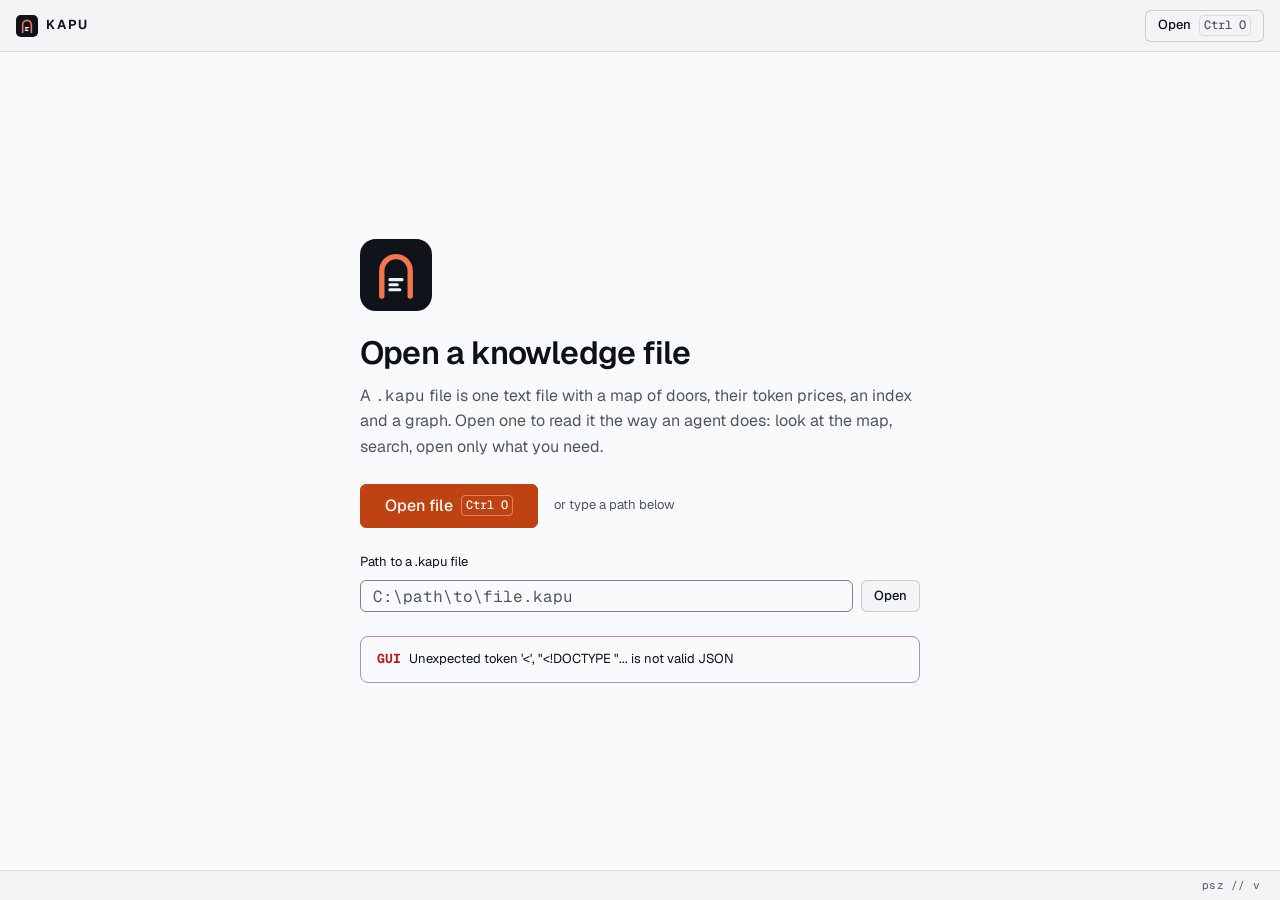
==== crates/kapu-gui/ui/index.html @ b9ccd7d8 "feat: kapu-gui desktop window with map, rooms, search, graph and checks" ====
<!doctype html>
<html lang="en">
<head>
  <meta charset="utf-8">
  <meta name="viewport" content="width=device-width, initial-scale=1">
  <title>KAPU</title>
  <link rel="icon" href="icon.svg" type="image/svg+xml">
  <link rel="preload" href="fonts/geist-latin-wght-normal.woff2" as="font" type="font/woff2" crossorigin>
  <link rel="stylesheet" href="styles/tokens.css">
  <link rel="stylesheet" href="styles/app.css">
  <script type="module" src="app.js"></script>
</head>
<body>
  <a class="skip-link" href="#stage">Skip to content</a>

  <header class="topbar">
    <div class="brand">
      <img src="icon.svg" alt="" width="22" height="22">
      <span class="wordmark">KAPU</span>
    </div>
    <div class="file-chip" id="file-chip" hidden>
      <span class="file-name" id="file-name"></span>
      <span class="file-path mono" id="file-path"></span>
    </div>
    <nav class="views" aria-label="Views" id="view-nav" hidden>
      <a href="#room" data-view="room" aria-keyshortcuts="Control+1">Room</a>
      <a href="#search" data-view="search" aria-keyshortcuts="Control+2">Search</a>
      <a href="#graph" data-view="graph" aria-keyshortcuts="Control+3">Graph</a>
      <a href="#check" data-view="check" aria-keyshortcuts="Control+4">Check</a>
    </nav>
    <form class="quick-search" id="quick-search" role="search" hidden>
      <label class="visually-hidden" for="quick-query">Search the doors</label>
      <svg class="icon" viewBox="0 0 16 16" aria-hidden="true"><circle cx="7" cy="7" r="4.5"/><path d="m10.5 10.5 3 3"/></svg>
      <input id="quick-query" name="q" type="search" placeholder="Search doors" autocomplete="off" spellcheck="false">
      <kbd aria-hidden="true">Ctrl K</kbd>
    </form>
    <div class="actions">
      <button type="button" class="button ghost" id="reload" hidden title="Read the file again from disk">Reload</button>
      <button type="button" class="button" id="open" aria-keyshortcuts="Control+O">Open<kbd aria-hidden="true">Ctrl O</kbd></button>
    </div>
  </header>

  <div class="workspace" id="workspace">
    <aside class="rail" id="rail" aria-label="Map" hidden>
      <div class="rail-head">
        <h2 class="rail-title">Map</h2>
        <p class="rail-totals mono" id="rail-totals"></p>
        <label class="visually-hidden" for="filter">Filter doors by title, id or tag</label>
        <input id="filter" class="filter" type="search" placeholder="Filter by title, id or tag" autocomplete="off" spellcheck="false">
      </div>
      <div class="rail-body" id="map" tabindex="-1"></div>
    </aside>

    <main class="stage" id="stage" tabindex="-1">
      <section class="view view-start" data-view="start" aria-labelledby="start-title">
        <div class="start">
          <img class="start-mark" src="icon.svg" alt="" width="72" height="72">
          <h1 id="start-title">Open a knowledge file</h1>
          <p class="start-lead">A <span class="mono">.kapu</span> file is one text file with a map of doors, their token prices, an index and a graph. Open one to read it the way an agent does: look at the map, search, open only what you need.</p>
          <div class="start-actions">
            <button type="button" class="button primary" id="start-open">Open file<kbd aria-hidden="true">Ctrl O</kbd></button>
            <span class="start-hint" id="drop-hint">or drop a .kapu file on the window</span>
          </div>
          <form class="path-form" id="path-form" hidden>
            <label for="path-input">Path to a .kapu file</label>
            <div class="path-row">
              <input id="path-input" type="text" spellcheck="false" autocomplete="off" placeholder="C:\path\to\file.kapu">
              <button type="submit" class="button">Open</button>
            </div>
          </form>
          <p class="start-error" id="start-error" role="alert" hidden></p>
          <section class="recent" id="recent" aria-labelledby="recent-title" hidden>
            <h2 id="recent-title">Recent</h2>
            <ul id="recent-list"></ul>
          </section>
        </div>
      </section>

      <section class="view view-room" data-view="room" aria-labelledby="room-title" hidden>
        <article class="room" id="room" aria-busy="false">
          <nav class="crumbs mono" aria-label="Location" id="room-crumbs"></nav>
          <h1 id="room-title"></h1>
          <p class="room-meta mono" id="room-meta"></p>
          <p class="room-lead" id="room-lead"></p>
          <div class="prose" id="room-body"></div>
        </article>
        <aside class="inspector" aria-label="Door details" id="inspector">
          <section class="panel" id="panel-tags">
            <h2>Tags</h2>
            <ul class="tags" id="room-tags"></ul>
          </section>
          <section class="panel" id="panel-subs">
            <h2>Sub-doors</h2>
            <ul class="doorlist" id="room-subs"></ul>
          </section>
          <section class="panel" id="panel-neighbours">
            <h2>Neighbours</h2>
            <p class="panel-note">From the graph: <span class="kind">link</span> written in the text, <span class="kind">term</span> shared rare terms, <span class="kind">sim</span> similar meaning.</p>
            <ul class="doorlist" id="room-neighbours"></ul>
          </section>
          <section class="panel" id="panel-print">
            <h2>Fingerprint</h2>
            <p class="mono fingerprint" id="room-print"></p>
          </section>
        </aside>
      </section>

      <section class="view view-search" data-view="search" aria-labelledby="search-title" hidden>
        <div class="search-head">
          <h1 id="search-title" class="visually-hidden">Search</h1>
          <form class="search-form" id="search-form" role="search">
            <label class="visually-hidden" for="search-query">Query</label>
            <input id="search-query" name="query" type="search" placeholder="What do you need? Words or a question" autocomplete="off" spellcheck="false">
            <label class="field">
              <span>Results</span>
              <select id="search-k">
                <option value="5">5</option>
                <option value="10" selected>10</option>
                <option value="20">20</option>
              </select>
            </label>
            <label class="field">
              <span>Token budget</span>
              <input id="search-budget" type="number" min="0" step="100" placeholder="none" inputmode="numeric">
            </label>
            <button type="submit" class="button primary">Search</button>
          </form>
          <p class="search-status" id="search-status" role="status"></p>
        </div>
        <div class="table-wrap">
          <table class="results" id="results" hidden>
            <caption class="visually-hidden">Search results, best first</caption>
            <thead>
              <tr>
                <th scope="col" class="num">#</th>
                <th scope="col">Door</th>
                <th scope="col">Source</th>
                <th scope="col" class="num">Score</th>
                <th scope="col" class="num">Tokens</th>
                <th scope="col" class="budget-col">Running total</th>
              </tr>
            </thead>
            <tbody id="results-body"></tbody>
          </table>
          <div class="empty" id="search-empty">
            <p><strong>Search the way an agent does.</strong> BM25 finds the words, the vector model finds the meaning, and the two rankings are merged (RRF). A token budget keeps only what fits.</p>
          </div>
        </div>
      </section>

      <section class="view view-graph" data-view="graph" aria-labelledby="graph-title" hidden>
        <div class="graph-bar">
          <h1 id="graph-title" class="visually-hidden">Graph</h1>
          <fieldset class="edge-kinds">
            <legend class="visually-hidden">Edge kinds</legend>
            <label><input type="checkbox" value="link" checked> <span class="edge-swatch link"></span>link <span class="mono count" data-count="link"></span></label>
            <label><input type="checkbox" value="term" checked> <span class="edge-swatch term"></span>term <span class="mono count" data-count="term"></span></label>
            <label><input type="checkbox" value="sim" checked> <span class="edge-swatch sim"></span>sim <span class="mono count" data-count="sim"></span></label>
          </fieldset>
          <div class="graph-tools">
            <button type="button" class="button ghost" id="graph-zoom-out" aria-label="Zoom out">−</button>
            <button type="button" class="button ghost" id="graph-zoom-in" aria-label="Zoom in">+</button>
            <button type="button" class="button ghost" id="graph-fit">Fit</button>
          </div>
        </div>
        <div class="graph-stage">
          <canvas id="graph" role="img" aria-label="Graph of the doors, coloured by group. Use the map on the left to open a door with the keyboard."></canvas>
          <div class="graph-tip" id="graph-tip" hidden></div>
          <ul class="legend" id="legend" aria-label="Groups"></ul>
          <p class="graph-note" id="graph-note" hidden></p>
        </div>
      </section>

      <section class="view view-check" data-view="check" aria-labelledby="check-title" hidden>
        <div class="check">
          <h1 id="check-title">Check the file</h1>
          <p class="check-lead">The quick check reads the header and every derived section. The full check also reads the body: every fingerprint, every room marker, and whether a rebuild gives the same bytes.</p>
          <div class="check-actions">
            <button type="button" class="button" id="check-quick">Quick check</button>
            <button type="button" class="button primary" id="check-full">Full check</button>
          </div>
          <div class="check-result" id="check-result" role="status" hidden></div>
        </div>
      </section>
    </main>
  </div>

  <footer class="statusbar">
    <p class="status" id="status" role="status"></p>
    <p class="timing mono" id="timing"></p>
    <button type="button" class="signature" id="signature" aria-haspopup="dialog">psz // v</button>
  </footer>

  <dialog class="about" id="about" aria-labelledby="about-title" closedby="any">
    <header class="about-head">
      <img src="icon.svg" alt="" width="40" height="40">
      <div>
        <h2 id="about-title">KAPU <span class="mono" id="about-version"></span></h2>
        <p class="mono about-format" id="about-format"></p>
      </div>
      <form method="dialog"><button class="button ghost close" aria-label="Close">×</button></form>
    </header>
    <p class="about-purpose" id="about-purpose"></p>
    <h3>Architecture</h3>
    <dl class="about-layers" id="about-layers"></dl>
    <h3>Built with</h3>
    <ul class="about-built" id="about-built"></ul>
    <h3>Repositories</h3>
    <ul class="about-repos" id="about-repos"></ul>
    <p class="about-sign mono" id="about-sign"></p>
  </dialog>
</body>
</html>
---- crates/kapu-gui/ui/styles/tokens.css ----
/* KAPU interface tokens (frontend-design-2026, register: Precision Linear).
   Components use these semantic names only. Neutrals sit on hue 255, the one
   accent is the gate's vermilion (hue 38, same as the app icon). Contrast pairs
   are checked with the skill's contrast.py (docs in TERV.md M10). */

@layer reset, tokens, base, components, views;

@font-face {
  font-family: "Geist";
  font-style: normal;
  font-display: swap;
  font-weight: 100 900;
  src: url("../fonts/geist-latin-wght-normal.woff2") format("woff2-variations");
  unicode-range: U+0000-00FF, U+0131, U+0152-0153, U+02BB-02BC, U+02C6, U+02DA, U+02DC, U+0304, U+0308, U+0329, U+2000-206F, U+20AC, U+2122, U+2191, U+2193, U+2212, U+2215, U+FEFF, U+FFFD;
}
@font-face {
  font-family: "Geist";
  font-style: normal;
  font-display: swap;
  font-weight: 100 900;
  src: url("../fonts/geist-latin-ext-wght-normal.woff2") format("woff2-variations");
  unicode-range: U+0100-02BA, U+02BD-02C5, U+02C7-02CC, U+02CE-02D7, U+02DD-02FF, U+0304, U+0308, U+0329, U+1D00-1DBF, U+1E00-1E9F, U+1EF2-1EFF, U+2020, U+20A0-20AB, U+20AD-20C0, U+2113, U+2C60-2C7F, U+A720-A7FF;
}
@font-face {
  font-family: "Geist Mono";
  font-style: normal;
  font-display: swap;
  font-weight: 100 900;
  src: url("../fonts/geist-mono-latin-wght-normal.woff2") format("woff2-variations");
  unicode-range: U+0000-00FF, U+0131, U+0152-0153, U+02BB-02BC, U+02C6, U+02DA, U+02DC, U+0304, U+0308, U+0329, U+2000-206F, U+20AC, U+2122, U+2191, U+2193, U+2212, U+2215, U+FEFF, U+FFFD;
}
@font-face {
  font-family: "Geist Mono";
  font-style: normal;
  font-display: swap;
  font-weight: 100 900;
  src: url("../fonts/geist-mono-latin-ext-wght-normal.woff2") format("woff2-variations");
  unicode-range: U+0100-02BA, U+02BD-02C5, U+02C7-02CC, U+02CE-02D7, U+02DD-02FF, U+0304, U+0308, U+0329, U+1D00-1DBF, U+1E00-1E9F, U+1EF2-1EFF, U+2020, U+20A0-20AB, U+20AD-20C0, U+2113, U+2C60-2C7F, U+A720-A7FF;
}

@layer tokens {
  :root {
    color-scheme: light;
    --hue: 255;
    --accent-hue: 38;

    --background:         oklch(0.985 0.003 var(--hue));
    --foreground:         oklch(0.18 0.015 var(--hue));
    --card:               oklch(0.965 0.004 var(--hue));
    --card-foreground:    oklch(0.18 0.015 var(--hue));
    --popover:            oklch(1 0 0);
    --popover-foreground: oklch(0.18 0.015 var(--hue));
    --muted:              oklch(0.93 0.006 var(--hue));
    --muted-foreground:   oklch(0.45 0.015 var(--hue));

    --primary:            oklch(0.55 0.17 var(--accent-hue));
    --primary-foreground: oklch(0.99 0.005 var(--accent-hue));
    --accent:             oklch(0.93 0.035 var(--accent-hue));
    --accent-foreground:  oklch(0.32 0.09 var(--accent-hue));
    --link:               oklch(0.50 0.16 var(--accent-hue));
    --cost:               oklch(0.55 0.17 var(--accent-hue) / 0.45);

    --success:     oklch(0.48 0.12 155);
    --warning:     oklch(0.52 0.12 75);
    --destructive: oklch(0.50 0.19 27);

    --border:        oklch(0.18 0.015 var(--hue) / 0.10);
    --border-strong: oklch(0.18 0.015 var(--hue) / 0.18);
    --input:         oklch(0.60 0.015 var(--hue));
    --ring:          oklch(0.55 0.17 var(--accent-hue));

    /* Graph groups: categorical, one lightness, labelled in the legend. */
    --g1: oklch(0.56 0.12 210);
    --g2: oklch(0.56 0.12 150);
    --g3: oklch(0.56 0.12 290);
    --g4: oklch(0.58 0.12 85);
    --g5: oklch(0.56 0.12 330);
    --g6: oklch(0.56 0.10 250);
    --g7: oklch(0.56 0.12 120);
    --g8: oklch(0.56 0.10 0);
    --edge: oklch(0.18 0.015 var(--hue) / 0.22);

    --shadow:    0 1px 2px oklch(0 0 0 / 0.05), 0 8px 24px oklch(0 0 0 / 0.08);
    --highlight: 0 0 #0000;

    --radius-sm: 4px;
    --radius-md: 6px;
    --radius-lg: 8px;
    --radius-xl: 12px;

    --space-1: 4px;  --space-2: 8px;  --space-3: 12px; --space-4: 16px;
    --space-5: 24px; --space-6: 32px; --space-7: 48px;

    --font-sans: "Geist", "Segoe UI Variable Text", system-ui, sans-serif;
    --font-mono: "Geist Mono", "Cascadia Mono", ui-monospace, monospace;
    --text-xs: 0.75rem;
    --text-sm: 0.8125rem;
    --text-base: 1rem;
    --text-lg: 1.125rem;
    --text-xl: 1.5rem;
    --text-2xl: 2rem;
    --leading-tight: 1.12;
    --leading-body: 1.6;
    --measure: 72ch;

    --ease-out: cubic-bezier(0.16, 1, 0.3, 1);
    --dur-fast: 150ms;
    --dur-ui: 180ms;

    --topbar-h: 52px;
    --statusbar-h: 30px;
    --rail-w: 320px;
    --inspector-w: 300px;
  }

  @media (prefers-color-scheme: dark) {
    :root:not([data-theme="light"]) {
      color-scheme: dark;
      --background:         oklch(0.15 0.012 var(--hue));
      --foreground:         oklch(0.95 0.006 var(--hue));
      --card:               oklch(0.18 0.013 var(--hue));
      --card-foreground:    oklch(0.95 0.006 var(--hue));
      --popover:            oklch(0.22 0.016 var(--hue));
      --popover-foreground: oklch(0.95 0.006 var(--hue));
      --muted:              oklch(0.23 0.015 var(--hue));
      --muted-foreground:   oklch(0.74 0.015 var(--hue));

      --primary:            oklch(0.70 0.16 var(--accent-hue));
      --primary-foreground: oklch(0.16 0.02 var(--accent-hue));
      --accent:             oklch(0.27 0.045 var(--accent-hue));
      --accent-foreground:  oklch(0.94 0.03 var(--accent-hue));
      --link:               oklch(0.77 0.13 var(--accent-hue));
      --cost:               oklch(0.70 0.16 var(--accent-hue) / 0.55);

      --success:     oklch(0.76 0.14 155);
      --warning:     oklch(0.83 0.13 80);
      --destructive: oklch(0.72 0.16 27);

      --border:        oklch(1 0 0 / 0.08);
      --border-strong: oklch(1 0 0 / 0.14);
      --input:         oklch(0.52 0.015 var(--hue));
      --ring:          oklch(0.75 0.15 var(--accent-hue));

      --g1: oklch(0.74 0.10 210);
      --g2: oklch(0.74 0.11 150);
      --g3: oklch(0.74 0.10 290);
      --g4: oklch(0.78 0.11 85);
      --g5: oklch(0.74 0.11 330);
      --g6: oklch(0.74 0.09 250);
      --g7: oklch(0.76 0.11 120);
      --g8: oklch(0.74 0.09 0);
      --edge: oklch(1 0 0 / 0.16);

      --shadow:    0 12px 32px oklch(0 0 0 / 0.5);
      --highlight: inset 0 1px 0 0 oklch(1 0 0 / 0.07);
    }
  }
}
---- crates/kapu-gui/ui/styles/app.css ----
/* KAPU window: layout and components. Tokens only (tokens.css); no colours here. */

@layer reset {
  *, *::before, *::after { box-sizing: border-box; }
  * { margin: 0; }
  img, svg, canvas { display: block; max-width: 100%; }
  input, button, select, textarea { font: inherit; color: inherit; }
  ul { padding: 0; list-style: none; }
  [hidden] { display: none !important; }
}

@layer base {
  html { -webkit-text-size-adjust: 100%; text-size-adjust: 100%; }
  body {
    display: grid;
    grid-template-rows: var(--topbar-h) minmax(0, 1fr) var(--statusbar-h);
    block-size: 100dvh;
    overflow: hidden;
    background: var(--background);
    color: var(--foreground);
    font-family: var(--font-sans);
    font-size: var(--text-base);
    line-height: var(--leading-body);
    -webkit-font-smoothing: antialiased;
    font-feature-settings: "ss01";
  }
  h1, h2, h3 { line-height: var(--leading-tight); text-wrap: balance; letter-spacing: -0.015em; font-weight: 600; }
  p, li { text-wrap: pretty; }
  a { color: var(--link); text-underline-offset: 0.2em; }
  :focus-visible { outline: 2px solid var(--ring); outline-offset: 2px; }
  .mono, code, kbd, pre { font-family: var(--font-mono); }
  .num, .mono, td, time { font-variant-numeric: tabular-nums; }
  kbd {
    font-size: var(--text-xs);
    padding: 1px var(--space-1);
    border: 1px solid var(--border-strong);
    border-radius: var(--radius-sm);
    color: var(--muted-foreground);
    line-height: 1.4;
  }
  .visually-hidden {
    position: absolute !important; inline-size: 1px; block-size: 1px; overflow: hidden;
    clip-path: inset(50%); white-space: nowrap;
  }
  .skip-link {
    position: absolute; inset-inline-start: var(--space-4); inset-block-start: -100px; z-index: 30;
    padding: var(--space-2) var(--space-4); border-radius: var(--radius-md);
    background: var(--primary); color: var(--primary-foreground);
  }
  .skip-link:focus-visible { inset-block-start: var(--space-2); }

  @media (prefers-reduced-motion: reduce) {
    *, *::before, *::after { transition-duration: 1ms !important; animation-duration: 1ms !important; }
  }
}

@layer components {
  .icon { inline-size: 16px; block-size: 16px; fill: none; stroke: currentColor; stroke-width: 1.5; stroke-linecap: round; }

  .button {
    display: inline-flex; align-items: center; gap: var(--space-2);
    min-block-size: 32px; min-inline-size: 32px; padding: 0 var(--space-3);
    border: 1px solid var(--border-strong); border-radius: var(--radius-md);
    background: var(--card); color: var(--foreground);
    font-size: var(--text-sm); font-weight: 500; cursor: pointer;
    transition: background-color var(--dur-fast) ease, border-color var(--dur-fast) ease;
    box-shadow: var(--highlight);
    & kbd { border-color: var(--border); }
    &.primary { background: var(--primary); border-color: var(--primary); color: var(--primary-foreground); }
    &.primary kbd { color: inherit; border-color: color-mix(in oklch, var(--primary-foreground) 35%, transparent); }
    &.ghost { background: transparent; border-color: transparent; box-shadow: none; }
    &:disabled { opacity: 0.55; cursor: progress; }
    @media (hover: hover) and (pointer: fine) {
      &:hover:not(:disabled) { border-color: var(--input); }
      &.ghost:hover:not(:disabled) { background: var(--muted); border-color: transparent; }
      &.primary:hover:not(:disabled) { background: color-mix(in oklch, var(--primary) 88%, var(--foreground)); }
    }
  }

  input[type="search"], input[type="text"], input[type="number"], select {
    min-block-size: 32px; padding: 0 var(--space-3);
    border: 1px solid var(--input); border-radius: var(--radius-md);
    background: var(--background); color: var(--foreground);
    font-size: max(16px, 1rem);
  }
  input::placeholder { color: var(--muted-foreground); opacity: 1; }

  .kind {
    font-family: var(--font-mono); font-size: var(--text-xs);
    padding: 0 var(--space-1); border-radius: var(--radius-sm);
    background: var(--muted); color: var(--muted-foreground);
  }
  .kind.link { color: var(--foreground); }

  .skeleton {
    display: block; block-size: 12px; margin-block: 10px; border-radius: var(--radius-sm);
    background: var(--muted);
    animation: pulse 1.2s ease-in-out infinite alternate;
  }
  @keyframes pulse { to { opacity: 0.45; } }
}

@layer views {
  /* ---------------------------------------------------------------- top bar */
  .topbar {
    display: flex; align-items: center; gap: var(--space-4);
    padding-inline: var(--space-4);
    border-block-end: 1px solid var(--border);
    background: var(--card);
    box-shadow: var(--highlight);
    min-inline-size: 0;
  }
  .brand { display: flex; align-items: center; gap: var(--space-2); flex: none; }
  .wordmark { font-weight: 650; letter-spacing: 0.14em; font-size: var(--text-sm); }
  .file-chip {
    display: flex; flex-direction: column; justify-content: center; min-inline-size: 0;
    padding-inline-start: var(--space-4); border-inline-start: 1px solid var(--border);
    line-height: 1.25; flex: 0 1 auto;
  }
  .file-name { font-weight: 600; font-size: var(--text-sm); white-space: nowrap; overflow: hidden; text-overflow: ellipsis; }
  .file-path { font-size: var(--text-xs); color: var(--muted-foreground); white-space: nowrap; overflow: hidden; text-overflow: ellipsis; max-inline-size: 34ch; direction: rtl; text-align: start; }
  .views {
    display: flex; gap: 2px; padding: 3px; margin-inline-start: var(--space-2);
    border-radius: var(--radius-lg); background: var(--muted);
    & a {
      display: inline-flex; align-items: center; min-block-size: 28px; padding: 0 var(--space-3);
      border-radius: calc(var(--radius-lg) - 3px);
      color: var(--muted-foreground); text-decoration: none; font-size: var(--text-sm); font-weight: 500;
      transition: color var(--dur-fast) ease, background-color var(--dur-fast) ease;
    }
    & a[aria-current="page"] { background: var(--background); color: var(--foreground); box-shadow: var(--highlight), 0 1px 2px oklch(0 0 0 / 0.12); }
    @media (hover: hover) and (pointer: fine) { & a:hover { color: var(--foreground); } }
  }
  .quick-search {
    display: flex; align-items: center; gap: var(--space-2); margin-inline-start: auto;
    padding-inline: var(--space-3); min-block-size: 32px; inline-size: min(340px, 30vw);
    border: 1px solid var(--input); border-radius: var(--radius-md); background: var(--background);
    color: var(--muted-foreground);
    &:focus-within { outline: 2px solid var(--ring); outline-offset: 1px; }
    & input { border: 0; padding: 0; min-inline-size: 0; flex: 1; background: transparent; font-size: var(--text-sm); }
    & input:focus-visible { outline: none; }
  }
  .actions { display: flex; gap: var(--space-2); flex: none; }
  .topbar:not(:has(.quick-search:not([hidden]))) .actions { margin-inline-start: auto; }

  /* -------------------------------------------------------------- workspace */
  .workspace {
    display: grid; grid-template-columns: var(--rail-w) minmax(0, 1fr); min-block-size: 0;
    &:not(:has(.rail:not([hidden]))) { grid-template-columns: minmax(0, 1fr); }
  }
  .stage { min-block-size: 0; min-inline-size: 0; overflow: hidden; position: relative; }
  .stage:focus { outline: none; }
  .view { block-size: 100%; min-block-size: 0; }

  /* ------------------------------------------------------------------- map */
  .rail {
    display: grid; grid-template-rows: auto minmax(0, 1fr); min-block-size: 0;
    border-inline-end: 1px solid var(--border); background: var(--card);
  }
  .rail-head { padding: var(--space-4) var(--space-4) var(--space-3); border-block-end: 1px solid var(--border); }
  .rail-title { font-size: var(--text-xs); text-transform: uppercase; letter-spacing: 0.12em; color: var(--muted-foreground); font-weight: 600; }
  .rail-totals { font-size: var(--text-sm); margin-block: var(--space-1) var(--space-3); }
  .filter { inline-size: 100%; font-size: var(--text-sm) !important; min-block-size: 32px; }
  .rail-body { overflow-y: auto; padding-block: var(--space-2) var(--space-5); scrollbar-gutter: stable; }
  .rail-body:focus { outline: none; }

  .group + .group { margin-block-start: var(--space-2); }
  .group-head {
    display: grid; grid-template-columns: auto minmax(0, 1fr) auto; align-items: center; gap: var(--space-2);
    inline-size: 100%; min-block-size: 32px; padding: var(--space-1) var(--space-4);
    border: 0; background: transparent; cursor: pointer; text-align: start;
    & .swatch { inline-size: 8px; block-size: 8px; border-radius: 2px; background: var(--swatch); }
    & .group-name { font-size: var(--text-xs); font-weight: 600; text-transform: uppercase; letter-spacing: 0.06em; color: var(--muted-foreground); white-space: nowrap; overflow: hidden; text-overflow: ellipsis; }
    & .group-meta { font-family: var(--font-mono); font-size: var(--text-xs); color: var(--muted-foreground); }
    & .chev { transition: transform var(--dur-ui) var(--ease-out); }
    &[aria-expanded="false"] .chev { transform: rotate(-90deg); }
  }
  .group-head:focus-visible { outline-offset: -2px; }

  .door {
    position: relative; display: grid; grid-template-columns: minmax(0, 1fr) 36px 5ch; align-items: center; gap: var(--space-2);
    min-block-size: 32px; padding: var(--space-1) var(--space-4) var(--space-1) calc(var(--space-4) + 16px);
    color: var(--foreground); text-decoration: none; font-size: var(--text-sm);
    & .door-title { white-space: nowrap; overflow: hidden; text-overflow: ellipsis; }
    & .door-tokens { font-family: var(--font-mono); font-size: var(--text-xs); color: var(--muted-foreground); text-align: end; }
    /* The price of opening the door, against the largest door of the file. */
    & .meter { block-size: 4px; border-radius: 2px; background: var(--muted); overflow: hidden; }
    & .meter > span { display: block; block-size: 100%; min-inline-size: 2px; inline-size: calc(var(--cost-share, 0) * 100%); background: var(--cost); border-radius: inherit; }
    &.sub { padding-inline-start: calc(var(--space-4) + 30px); color: var(--muted-foreground); }
    &.sub .door-title::before { content: "└ "; font-family: var(--font-mono); color: var(--border-strong); }
    &[aria-current="true"] { background: var(--accent); color: var(--accent-foreground); }
    &[aria-current="true"] .door-tokens { color: var(--accent-foreground); }
    &[aria-current="true"]::before {
      content: ""; position: absolute; inset-block: 6px; inset-inline-start: 0; inline-size: 3px;
      border-radius: 0 2px 2px 0; background: var(--primary);
    }
    &:focus-visible { outline-offset: -2px; }
    @media (hover: hover) and (pointer: fine) { &:hover:not([aria-current="true"]) { background: var(--muted); color: var(--foreground); } }
  }
  .map-empty { padding: var(--space-4); color: var(--muted-foreground); font-size: var(--text-sm); }

  /* ----------------------------------------------------------------- start */
  .view-start { display: grid; place-items: center; overflow-y: auto; padding: var(--space-6); }
  .start { inline-size: min(560px, 100%); }
  .start-mark { border-radius: var(--radius-xl); margin-block-end: var(--space-5); }
  .start h1 { font-size: var(--text-2xl); letter-spacing: -0.025em; }
  .start-lead { margin-block: var(--space-3) var(--space-5); color: var(--muted-foreground); max-inline-size: 60ch; }
  .start-actions { display: flex; align-items: center; gap: var(--space-4); flex-wrap: wrap; }
  .start-actions .button { min-block-size: 44px; padding-inline: var(--space-5); font-size: var(--text-base); }
  .start-hint { color: var(--muted-foreground); font-size: var(--text-sm); }
  .path-form { margin-block-start: var(--space-5); display: grid; gap: var(--space-2); font-size: var(--text-sm); }
  .path-row { display: flex; gap: var(--space-2); & input { flex: 1; font-family: var(--font-mono); } }
  .start-error {
    margin-block-start: var(--space-5); padding: var(--space-3) var(--space-4);
    border: 1px solid color-mix(in oklch, var(--destructive) 50%, var(--border)); border-radius: var(--radius-lg);
    color: var(--foreground); font-size: var(--text-sm);
    & strong { color: var(--destructive); font-family: var(--font-mono); margin-inline-end: var(--space-2); }
  }
  .recent { margin-block-start: var(--space-6); }
  .recent h2 { font-size: var(--text-xs); text-transform: uppercase; letter-spacing: 0.12em; color: var(--muted-foreground); margin-block-end: var(--space-2); }
  .recent li + li { border-block-start: 1px solid var(--border); }
  .recent button {
    display: grid; inline-size: 100%; padding: var(--space-2) 0; border: 0; background: none; text-align: start; cursor: pointer;
    & span:first-child { font-weight: 500; }
    & span:last-child { font-family: var(--font-mono); font-size: var(--text-xs); color: var(--muted-foreground); overflow: hidden; text-overflow: ellipsis; white-space: nowrap; }
    @media (hover: hover) and (pointer: fine) { &:hover span:first-child { color: var(--link); } }
  }
  body.dropping .stage::after {
    content: "Drop to open"; position: absolute; inset: var(--space-4); display: grid; place-items: center;
    border: 2px dashed var(--primary); border-radius: var(--radius-xl);
    background: color-mix(in oklch, var(--background) 85%, transparent);
    font-weight: 600; color: var(--foreground);
  }

  /* ------------------------------------------------------------------ room */
  .view-room { display: grid; grid-template-columns: minmax(0, 1fr) var(--inspector-w); }
  .room { overflow-y: auto; padding: var(--space-6) clamp(var(--space-5), 5vw, var(--space-7)) var(--space-7); scrollbar-gutter: stable; }
  .room > * { max-inline-size: var(--measure); }
  .crumbs {
    display: flex; flex-wrap: wrap; gap: var(--space-2); font-size: var(--text-xs); color: var(--muted-foreground);
    & a { color: inherit; text-decoration: none; }
    & a:hover { color: var(--foreground); }
    & span[aria-hidden] { color: var(--border-strong); }
  }
  .room h1 { font-size: var(--text-2xl); margin-block: var(--space-3) var(--space-2); letter-spacing: -0.025em; }
  .room-meta { font-size: var(--text-xs); color: var(--muted-foreground); display: flex; flex-wrap: wrap; gap: var(--space-1) var(--space-3); }
  .room-meta .price { color: var(--foreground); }
  .room-lead { font-size: var(--text-lg); color: var(--muted-foreground); margin-block: var(--space-4) var(--space-5); line-height: 1.5; }
  .room-lead:empty { display: none; }
  .room[aria-busy="true"] .prose { opacity: 0.5; }

  .prose {
    font-size: var(--text-base); line-height: 1.7;
    border-block-start: 1px solid var(--border); padding-block-start: var(--space-5);
    & > * + * { margin-block-start: var(--space-4); }
    & h1, & h2, & h3, & h4 { margin-block-start: var(--space-6); scroll-margin-block-start: var(--space-5); }
    & h1 { font-size: var(--text-xl); }
    & h2 { font-size: 1.25rem; }
    & h3 { font-size: var(--text-lg); }
    & h2[id]::before { content: "##"; font-family: var(--font-mono); font-size: var(--text-sm); color: var(--primary); margin-inline-end: var(--space-2); font-weight: 500; }
    & ul, & ol { padding-inline-start: var(--space-5); }
    & ul { list-style: disc; }
    & li + li { margin-block-start: var(--space-1); }
    & li::marker { color: var(--muted-foreground); }
    & code { font-size: 0.875em; padding: 1px 5px; border-radius: var(--radius-sm); background: var(--muted); }
    & pre {
      padding: var(--space-4); border: 1px solid var(--border); border-radius: var(--radius-lg);
      background: var(--card); overflow-x: auto; font-size: var(--text-sm); line-height: 1.6;
      max-inline-size: 100%;
    }
    & pre code { padding: 0; background: none; font-size: inherit; }
    & blockquote { padding-inline-start: var(--space-4); border-inline-start: 2px solid var(--border-strong); color: var(--muted-foreground); }
    & table { border-collapse: collapse; font-size: var(--text-sm); display: block; overflow-x: auto; }
    & th, & td { padding: var(--space-2) var(--space-3); border-block-end: 1px solid var(--border); text-align: start; vertical-align: top; }
    & th { font-weight: 600; border-block-end-color: var(--border-strong); }
    & hr { border: 0; border-block-start: 1px solid var(--border); }
    & a[href^="#room="] { text-decoration-style: dotted; }
    & h2:target { animation: flash 1.2s var(--ease-out); }
  }
  @keyframes flash { from { color: var(--primary); } }

  .inspector { overflow-y: auto; border-inline-start: 1px solid var(--border); padding: var(--space-5) var(--space-4); }
  .panel + .panel { margin-block-start: var(--space-5); padding-block-start: var(--space-5); border-block-start: 1px solid var(--border); }
  .panel h2 { font-size: var(--text-xs); text-transform: uppercase; letter-spacing: 0.12em; color: var(--muted-foreground); margin-block-end: var(--space-3); }
  .panel-note { font-size: var(--text-xs); color: var(--muted-foreground); margin-block-end: var(--space-3); line-height: 1.7; }
  .tags { display: flex; flex-wrap: wrap; gap: var(--space-1); }
  .tags li { font-family: var(--font-mono); font-size: var(--text-xs); padding: 2px var(--space-2); border: 1px solid var(--border-strong); border-radius: var(--radius-sm); }
  .doorlist li + li { margin-block-start: 2px; }
  .doorlist a {
    display: grid; grid-template-columns: minmax(0, 1fr) auto; gap: var(--space-2); align-items: baseline;
    padding: var(--space-1) var(--space-2); margin-inline: calc(var(--space-2) * -1);
    border-radius: var(--radius-md); color: var(--foreground); text-decoration: none; font-size: var(--text-sm);
    & .t { white-space: nowrap; overflow: hidden; text-overflow: ellipsis; }
    & .m { display: flex; gap: var(--space-2); align-items: baseline; font-family: var(--font-mono); font-size: var(--text-xs); color: var(--muted-foreground); }
    @media (hover: hover) and (pointer: fine) { &:hover { background: var(--muted); } }
  }
  .fingerprint { font-size: var(--text-xs); color: var(--muted-foreground); overflow-wrap: anywhere; line-height: 1.5; }
  .none { font-size: var(--text-sm); color: var(--muted-foreground); }

  /* ---------------------------------------------------------------- search */
  .view-search { display: grid; grid-template-rows: auto minmax(0, 1fr); }
  .search-head { padding: var(--space-5) var(--space-6) var(--space-3); border-block-end: 1px solid var(--border); }
  .search-form {
    display: flex; align-items: end; gap: var(--space-3); flex-wrap: wrap;
    & > input { flex: 1 1 360px; min-block-size: 44px; font-size: var(--text-lg); }
    & .button { min-block-size: 44px; }
  }
  .field { display: grid; gap: 2px; font-size: var(--text-xs); color: var(--muted-foreground); }
  .field select, .field input { min-block-size: 44px; inline-size: 9rem; color: var(--foreground); }
  .field select { inline-size: 6rem; }
  .search-status { margin-block-start: var(--space-3); font-size: var(--text-sm); color: var(--muted-foreground); display: flex; gap: var(--space-3); flex-wrap: wrap; }
  .search-status .ok { color: var(--success); }
  .search-status .warn { color: var(--warning); }
  .table-wrap { overflow: auto; padding: 0 var(--space-6) var(--space-6); }
  .results {
    inline-size: 100%; border-collapse: collapse; font-size: var(--text-sm);
    & th {
      position: sticky; inset-block-start: 0; z-index: 1; background: var(--background);
      padding: var(--space-3) var(--space-3) var(--space-2); text-align: start;
      font-size: var(--text-xs); font-weight: 600; text-transform: uppercase; letter-spacing: 0.08em; color: var(--muted-foreground);
      border-block-end: 1px solid var(--border-strong);
    }
    & td { padding: 0 var(--space-3); block-size: 44px; border-block-end: 1px solid var(--border); vertical-align: middle; }
    & .num { text-align: end; font-family: var(--font-mono); }
    & tbody tr { cursor: pointer; }
    & tbody tr.over td { color: var(--muted-foreground); }
    & .hit-title { font-weight: 500; }
    & .hit-id { display: block; font-family: var(--font-mono); font-size: var(--text-xs); color: var(--muted-foreground); line-height: 1.3; }
    & a { color: inherit; text-decoration: none; }
    @media (hover: hover) and (pointer: fine) { & tbody tr:hover td { background: var(--muted); } }
  }
  .budget-col { inline-size: 26%; }
  .budget { display: grid; grid-template-columns: minmax(0, 1fr) auto; gap: var(--space-2); align-items: center; }
  .budget-bar { block-size: 6px; border-radius: 3px; background: var(--muted); overflow: hidden; }
  .budget-bar > span { display: block; block-size: 100%; inline-size: calc(var(--share, 0) * 100%); background: var(--cost); border-radius: inherit; }
  .over .budget-bar > span { background: var(--border-strong); }
  .budget .mono { font-size: var(--text-xs); color: var(--muted-foreground); min-inline-size: 7ch; text-align: end; }
  .source { font-family: var(--font-mono); font-size: var(--text-xs); }
  .empty { padding: var(--space-7) 0; max-inline-size: 64ch; color: var(--muted-foreground); }
  .empty strong { color: var(--foreground); font-weight: 600; }

  /* ----------------------------------------------------------------- graph */
  .view-graph { display: grid; grid-template-rows: auto minmax(0, 1fr); }
  .graph-bar {
    display: flex; align-items: center; gap: var(--space-4); padding: var(--space-2) var(--space-4);
    border-block-end: 1px solid var(--border);
  }
  .edge-kinds {
    display: flex; gap: var(--space-4); border: 0; padding: 0; font-size: var(--text-sm);
    & label { display: inline-flex; align-items: center; gap: var(--space-2); min-block-size: 32px; cursor: pointer; }
    & input { accent-color: var(--primary); inline-size: 16px; block-size: 16px; }
    & .count { color: var(--muted-foreground); font-size: var(--text-xs); }
  }
  .edge-swatch { inline-size: 18px; block-size: 0; border-block-start: 2px solid var(--edge); }
  .edge-swatch.link { border-color: var(--foreground); }
  .edge-swatch.term { border-block-start-style: dashed; border-color: var(--muted-foreground); }
  .edge-swatch.sim { border-color: var(--border-strong); }
  .graph-tools { display: flex; gap: var(--space-1); margin-inline-start: auto; }
  .graph-stage { position: relative; min-block-size: 0; overflow: hidden; }
  .graph-stage canvas { inline-size: 100%; block-size: 100%; cursor: grab; touch-action: none; }
  .graph-stage canvas.dragging { cursor: grabbing; }
  .graph-stage canvas.pointing { cursor: pointer; }
  .graph-tip {
    position: absolute; pointer-events: none; max-inline-size: 280px;
    padding: var(--space-2) var(--space-3); border: 1px solid var(--border-strong); border-radius: var(--radius-md);
    background: var(--popover); color: var(--popover-foreground); box-shadow: var(--highlight), var(--shadow);
    font-size: var(--text-sm); line-height: 1.4;
    & .mono { display: block; font-size: var(--text-xs); color: var(--muted-foreground); }
  }
  .legend {
    position: absolute; inset-block-end: var(--space-4); inset-inline-start: var(--space-4);
    display: grid; gap: 2px; max-inline-size: min(420px, 45%); max-block-size: 45%; overflow-y: auto;
    padding: var(--space-3); border: 1px solid var(--border); border-radius: var(--radius-lg);
    background: color-mix(in oklch, var(--card) 92%, transparent); box-shadow: var(--highlight);
    font-size: var(--text-xs);
    & li { display: grid; grid-template-columns: auto minmax(0, 1fr) auto; gap: var(--space-2); align-items: center; }
    & .swatch { inline-size: 10px; block-size: 10px; border-radius: 50%; background: var(--swatch); }
    & .name { white-space: nowrap; overflow: hidden; text-overflow: ellipsis; }
    & .mono { color: var(--muted-foreground); }
  }
  .graph-note { position: absolute; inset-block-start: var(--space-3); inset-inline-end: var(--space-4); font-size: var(--text-xs); color: var(--muted-foreground); }

  /* ----------------------------------------------------------------- check */
  .view-check { overflow-y: auto; padding: var(--space-6) clamp(var(--space-5), 5vw, var(--space-7)); }
  .check { max-inline-size: 72ch; }
  .check h1 { font-size: var(--text-2xl); letter-spacing: -0.025em; }
  .check-lead { color: var(--muted-foreground); margin-block: var(--space-3) var(--space-5); }
  .check-actions { display: flex; gap: var(--space-3); }
  .check-actions .button { min-block-size: 44px; padding-inline: var(--space-5); }
  .check-result {
    margin-block-start: var(--space-5); padding: var(--space-4) var(--space-5);
    border: 1px solid var(--border-strong); border-radius: var(--radius-lg); background: var(--card); box-shadow: var(--highlight);
    & .verdict { display: flex; align-items: center; gap: var(--space-2); font-weight: 600; font-size: var(--text-lg); }
    & .verdict svg { inline-size: 20px; block-size: 20px; }
    & .ok { color: var(--success); }
    & .bad { color: var(--destructive); }
    & .warn { color: var(--warning); }
    & dl { display: grid; grid-template-columns: max-content 1fr; gap: var(--space-1) var(--space-5); margin-block-start: var(--space-3); font-size: var(--text-sm); }
    & dt { color: var(--muted-foreground); }
    & dd { font-family: var(--font-mono); overflow-wrap: anywhere; }
  }

  /* ------------------------------------------------------------- status bar */
  .statusbar {
    display: flex; align-items: center; gap: var(--space-4); padding-inline: var(--space-4);
    border-block-start: 1px solid var(--border); background: var(--card);
    font-size: var(--text-xs); color: var(--muted-foreground); min-inline-size: 0;
  }
  .status { display: flex; align-items: center; gap: var(--space-2); min-inline-size: 0; white-space: nowrap; overflow: hidden; text-overflow: ellipsis; }
  .status .dot { inline-size: 7px; block-size: 7px; border-radius: 50%; background: var(--muted-foreground); flex: none; }
  .status .dot.ok { background: var(--success); }
  .status .dot.bad { background: var(--destructive); }
  .status .label-bad { color: var(--destructive); }
  .timing { margin-inline-start: auto; white-space: nowrap; }

  /* Author signature (signature skill): bottom, small, muted, bare text; the
     accent glows on hover and keyboard focus, never a frame. */
  .signature {
    flex: none; padding: 0 var(--space-1); min-block-size: 24px;
    border: 0; background: none; cursor: pointer;
    font-family: var(--font-mono); font-size: 11px; letter-spacing: 0.02em;
    color: var(--muted-foreground);
    transition: color var(--dur-ui) ease, text-shadow var(--dur-ui) ease;
    &:hover, &:focus-visible {
      color: color-mix(in oklch, var(--primary) 70%, var(--foreground));
      text-shadow: 0 0 10px color-mix(in oklch, var(--primary) 70%, transparent), 0 0 2px color-mix(in oklch, var(--primary) 40%, transparent);
    }
    &:focus-visible { outline: none; text-decoration: underline 1px; text-underline-offset: 4px; }
  }

  /* ------------------------------------------------------------ about card */
  .about {
    inline-size: min(560px, calc(100vw - 32px)); max-block-size: calc(100dvh - 48px);
    margin: auto; padding: var(--space-5) var(--space-6) var(--space-5);
    border: 1px solid var(--border-strong); border-radius: var(--radius-xl);
    background: var(--popover); color: var(--popover-foreground);
    box-shadow: var(--highlight), var(--shadow);
    opacity: 0; transform: translateY(8px) scale(0.98);
    transition: opacity var(--dur-ui) var(--ease-out), transform var(--dur-ui) var(--ease-out),
      overlay var(--dur-ui) allow-discrete, display var(--dur-ui) allow-discrete;
    &[open] { opacity: 1; transform: none; }
    @starting-style { &[open] { opacity: 0; transform: translateY(12px) scale(0.97); } }
    &::backdrop { background: oklch(0 0 0 / 0.45); }
    & h3 { font-size: var(--text-xs); text-transform: uppercase; letter-spacing: 0.12em; color: var(--muted-foreground); margin-block: var(--space-4) var(--space-2); font-weight: 600; }
  }
  .about-head {
    display: grid; grid-template-columns: auto 1fr auto; gap: var(--space-3); align-items: center;
    & img { border-radius: var(--radius-md); }
    & h2 { font-size: var(--text-lg); }
    & h2 .mono { font-size: var(--text-sm); color: var(--muted-foreground); font-weight: 500; margin-inline-start: var(--space-1); }
    & .close { font-size: 1.25rem; inline-size: 32px; justify-content: center; padding: 0; }
  }
  .about-format { font-size: var(--text-xs); color: var(--muted-foreground); }
  .about-purpose { margin-block-start: var(--space-4); font-size: var(--text-sm); line-height: 1.6; }
  .about-layers { display: grid; grid-template-columns: max-content 1fr; gap: var(--space-1) var(--space-4); font-size: var(--text-sm); }
  .about-layers dt { font-family: var(--font-mono); color: var(--primary); }
  .about-built li, .about-repos li { font-size: var(--text-sm); line-height: 1.7; }
  .about-repos a { font-family: var(--font-mono); font-size: var(--text-xs); }
  .about-sign { margin-block-start: var(--space-5); font-size: 11px; color: var(--muted-foreground); text-align: end; }

  @media (max-width: 1180px) {
    :root { --rail-w: 280px; --inspector-w: 260px; }
    .quick-search kbd, .button kbd { display: none; }
  }
}
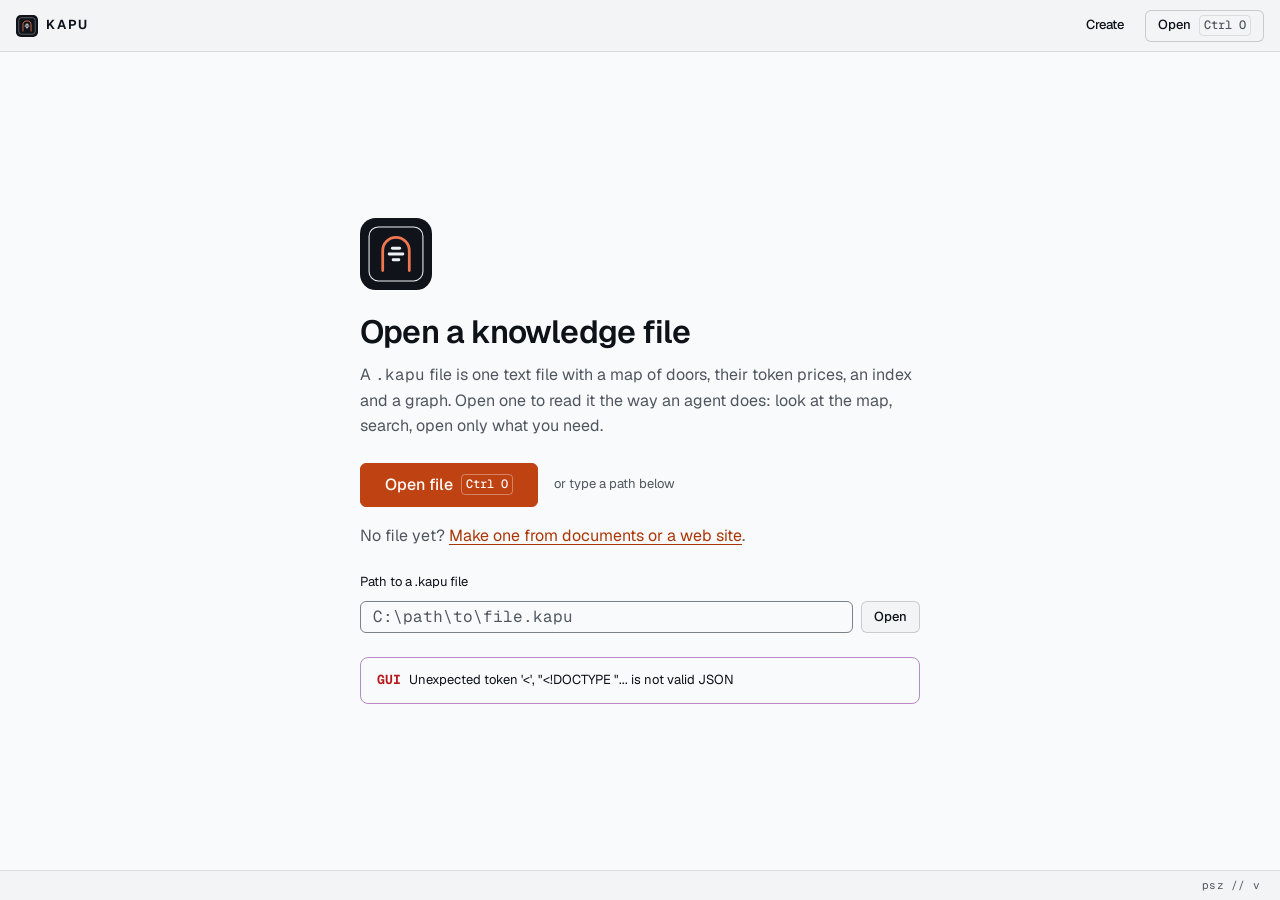
==== commit 252dd482: "feat(gui): KAPU maker view and refresh from sources; clippy clean The window gets a Create view (fil" ====
--- a/crates/kapu-gui/ui/index.html
+++ b/crates/kapu-gui/ui/index.html
@@ -36,6 +36,7 @@
     </form>
     <div class="actions">
       <button type="button" class="button ghost" id="reload" hidden title="Read the file again from disk">Reload</button>
+      <a class="button ghost" id="create-nav" href="#create" title="Make a knowledge file from documents or a web site">Create</a>
       <button type="button" class="button" id="open" aria-keyshortcuts="Control+O">Open<kbd aria-hidden="true">Ctrl O</kbd></button>
     </div>
   </header>
@@ -61,6 +62,7 @@
             <button type="button" class="button primary" id="start-open">Open file<kbd aria-hidden="true">Ctrl O</kbd></button>
             <span class="start-hint" id="drop-hint">or drop a .kapu file on the window</span>
           </div>
+          <p class="start-create">No file yet? <a href="#create">Make one from documents or a web site</a>.</p>
           <form class="path-form" id="path-form" hidden>
             <label for="path-input">Path to a .kapu file</label>
             <div class="path-row">
@@ -180,6 +182,71 @@
             <button type="button" class="button primary" id="check-full">Full check</button>
           </div>
           <div class="check-result" id="check-result" role="status" hidden></div>
+          <section class="check-refresh" id="check-refresh" aria-labelledby="refresh-title">
+            <h2 id="refresh-title">Read the sources again</h2>
+            <p class="check-lead">A file made here keeps its source list beside it (<span class="mono">.sources.json</span>). Reading them again updates the rooms; unchanged documents come from the cache, sections keep their ids, and rooms written by hand stay.</p>
+            <div class="check-actions">
+              <button type="button" class="button" id="check-refresh-run">Refresh from sources</button>
+            </div>
+            <p class="search-status" id="refresh-status" role="status"></p>
+          </section>
+        </div>
+      </section>
+
+      <section class="view view-create" data-view="create" aria-labelledby="create-title" hidden>
+        <div class="create">
+          <h1 id="create-title">Make a knowledge file</h1>
+          <p class="check-lead">Add web addresses, files and folders: PDF, Word, Excel, PowerPoint, OpenDocument, RTF, EPUB, HTML, Markdown, text, CSV, code, e-mail, ZIP and 7z archives, help files and images. They are read on this computer, cut into rooms by their headings and written into one <span class="mono">.kapu</span> file. Web pages are fetched from their own site; nothing is sent anywhere else.</p>
+
+          <section class="create-block" aria-labelledby="sources-title">
+            <h2 id="sources-title">Sources</h2>
+            <ul class="sources" id="create-sources" aria-live="polite"></ul>
+            <p class="create-empty" id="create-empty">Nothing added yet. Drop files or folders on the window, or use the buttons.</p>
+            <div class="create-row">
+              <button type="button" class="button" id="create-add-files">Add files</button>
+              <button type="button" class="button" id="create-add-folder">Add folder</button>
+              <form class="create-url" id="create-url-form">
+                <label class="visually-hidden" for="create-url">Web address</label>
+                <input id="create-url" type="url" placeholder="https://docs.example.com/guide/" autocomplete="off" spellcheck="false">
+                <button type="submit" class="button">Add address</button>
+              </form>
+            </div>
+          </section>
+
+          <section class="create-block" aria-labelledby="out-title">
+            <h2 id="out-title">File to write</h2>
+            <div class="create-row">
+              <label class="visually-hidden" for="create-out">Path of the new .kapu file</label>
+              <input id="create-out" class="mono create-out" type="text" placeholder="C:\path\to\docs.kapu" spellcheck="false" autocomplete="off">
+              <button type="button" class="button" id="create-out-pick">Choose</button>
+            </div>
+          </section>
+
+          <details class="create-block create-options">
+            <summary>Options</summary>
+            <fieldset class="create-langs">
+              <legend>Text in images (OCR) in</legend>
+              <label><input type="checkbox" value="eng" checked> English</label>
+              <label><input type="checkbox" value="deu" checked> German</label>
+              <label><input type="checkbox" value="hun" checked> Hungarian</label>
+              <label class="field"><span>Other Tesseract codes, + joined</span><input id="create-lang-more" type="text" placeholder="fra+ita" spellcheck="false"></label>
+            </fieldset>
+            <div class="create-grid">
+              <label class="field"><span>Largest room, tokens</span><input id="create-room-max" type="number" min="300" step="100" value="4000" inputmode="numeric"></label>
+              <label class="field"><span>Most web pages per address</span><input id="create-max-pages" type="number" min="1" step="100" value="5000" inputmode="numeric"></label>
+              <label class="field create-scope"><span>Web pages must start with (empty: the address's first folder)</span><input id="create-scope" type="url" placeholder="https://docs.example.com/guide/" spellcheck="false"></label>
+            </div>
+            <label class="create-check"><input type="checkbox" id="create-overview" checked> An overview room with the contents of every larger document</label>
+            <label class="create-check"><input type="checkbox" id="create-dedupe" checked> Keep sections copied word for word once, and link them</label>
+            <label class="create-check"><input type="checkbox" id="create-vectors" checked> Vectors for meaning search (minutes for a large set; keyword search is ready at once)</label>
+          </details>
+
+          <div class="check-actions">
+            <button type="button" class="button" id="create-preview">Preview</button>
+            <button type="button" class="button primary" id="create-run">Create file</button>
+          </div>
+          <p class="search-status" id="create-status" role="status"></p>
+          <div class="check-result create-result" id="create-result" hidden></div>
         </div>
       </section>
     </main>
--- a/crates/kapu-gui/ui/styles/tokens.css
+++ b/crates/kapu-gui/ui/styles/tokens.css
@@ -1,7 +1,7 @@
 /* KAPU interface tokens (frontend-design-2026, register: Precision Linear).
    Components use these semantic names only. Neutrals sit on hue 255, the one
    accent is the gate's vermilion (hue 38, same as the app icon). Contrast pairs
-   are checked with the skill's contrast.py (docs in TERV.md M10). */
+   are checked with the skill's contrast.py. */
 
 @layer reset, tokens, base, components, views;
 
--- a/crates/kapu-gui/ui/styles/app.css
+++ b/crates/kapu-gui/ui/styles/app.css
@@ -58,7 +58,7 @@
   .icon { inline-size: 16px; block-size: 16px; fill: none; stroke: currentColor; stroke-width: 1.5; stroke-linecap: round; }
 
   .button {
-    display: inline-flex; align-items: center; gap: var(--space-2);
+    display: inline-flex; align-items: center; gap: var(--space-2); text-decoration: none;
     min-block-size: 32px; min-inline-size: 32px; padding: 0 var(--space-3);
     border: 1px solid var(--border-strong); border-radius: var(--radius-md);
     background: var(--card); color: var(--foreground);
@@ -399,6 +399,47 @@
     & dt { color: var(--muted-foreground); }
     & dd { font-family: var(--font-mono); overflow-wrap: anywhere; }
   }
+  .check-refresh { margin-block-start: var(--space-7); padding-block-start: var(--space-5); border-block-start: 1px solid var(--border); }
+  .check-refresh h2 { font-size: var(--text-lg); }
+
+  /* ---------------------------------------------------------------- create */
+  .view-create { overflow-y: auto; padding: var(--space-6) clamp(var(--space-5), 5vw, var(--space-7)); }
+  .create { max-inline-size: 80ch; }
+  .create h1 { font-size: var(--text-2xl); letter-spacing: -0.025em; }
+  .create-block { margin-block-end: var(--space-5); }
+  .create-block h2, .create-options summary { font-size: var(--text-base); font-weight: 600; margin-block-end: var(--space-2); }
+  .create-options summary { cursor: pointer; }
+  .create-options[open] summary { margin-block-end: var(--space-3); }
+  .create-row { display: flex; flex-wrap: wrap; gap: var(--space-2); align-items: center; }
+  .create-row .button { min-block-size: 40px; }
+  .create-url { display: flex; gap: var(--space-2); flex: 1 1 22rem; min-inline-size: 0; }
+  .create-url input, .create-out { flex: 1 1 auto; min-inline-size: 0; min-block-size: 40px; }
+  .create-empty { color: var(--muted-foreground); font-size: var(--text-sm); margin-block-end: var(--space-2); }
+  .sources { display: grid; gap: var(--space-1); margin-block-end: var(--space-3); padding: 0; list-style: none; }
+  .sources li {
+    display: flex; align-items: center; gap: var(--space-2); padding: var(--space-1) var(--space-2);
+    border: 1px solid var(--border); border-radius: var(--radius-md); background: var(--card);
+    font-family: var(--font-mono); font-size: var(--text-sm); min-inline-size: 0;
+  }
+  .sources .kind { flex: none; color: var(--muted-foreground); font-family: var(--font-sans); font-size: var(--text-xs); inline-size: 4.5rem; }
+  .sources .path { flex: 1 1 auto; min-inline-size: 0; overflow: hidden; text-overflow: ellipsis; white-space: nowrap; }
+  .sources .remove { flex: none; border: 0; background: none; cursor: pointer; color: var(--muted-foreground); font-size: var(--text-lg); line-height: 1; padding: 0 var(--space-1); }
+  .sources .remove:hover, .sources .remove:focus-visible { color: var(--destructive); }
+  .create-langs { display: flex; flex-wrap: wrap; gap: var(--space-2) var(--space-4); align-items: end; border: 0; padding: 0; margin-block-end: var(--space-3); }
+  .create-langs legend { font-size: var(--text-sm); color: var(--muted-foreground); margin-block-end: var(--space-1); }
+  .create-grid { display: flex; flex-wrap: wrap; gap: var(--space-3); margin-block-end: var(--space-3); }
+  .create-grid .field input { inline-size: 9rem; }
+  .create-scope { flex: 1 1 18rem; }
+  .create-grid .create-scope input { inline-size: 100%; }
+  .create-check { display: flex; gap: var(--space-2); align-items: baseline; font-size: var(--text-sm); margin-block-end: var(--space-2); }
+  .create-result h3 { font-size: var(--text-base); margin-block: var(--space-3) var(--space-1); }
+  .create-result .docs { display: grid; gap: var(--space-1); padding: 0; list-style: none; font-size: var(--text-sm); }
+  .create-result .docs li { display: grid; gap: 2px; }
+  .create-result .docs .meta { color: var(--muted-foreground); font-family: var(--font-mono); font-size: var(--text-xs); }
+  .create-result .notes { font-size: var(--text-sm); color: var(--warning); padding-inline-start: var(--space-4); }
+  .create-result details summary { cursor: pointer; }
+  .create-result .rooms { font-family: var(--font-mono); font-size: var(--text-xs); color: var(--muted-foreground); padding-inline-start: var(--space-4); }
+  .start-create { margin-block-start: var(--space-4); color: var(--muted-foreground); }
 
   /* ------------------------------------------------------------- status bar */
   .statusbar {
